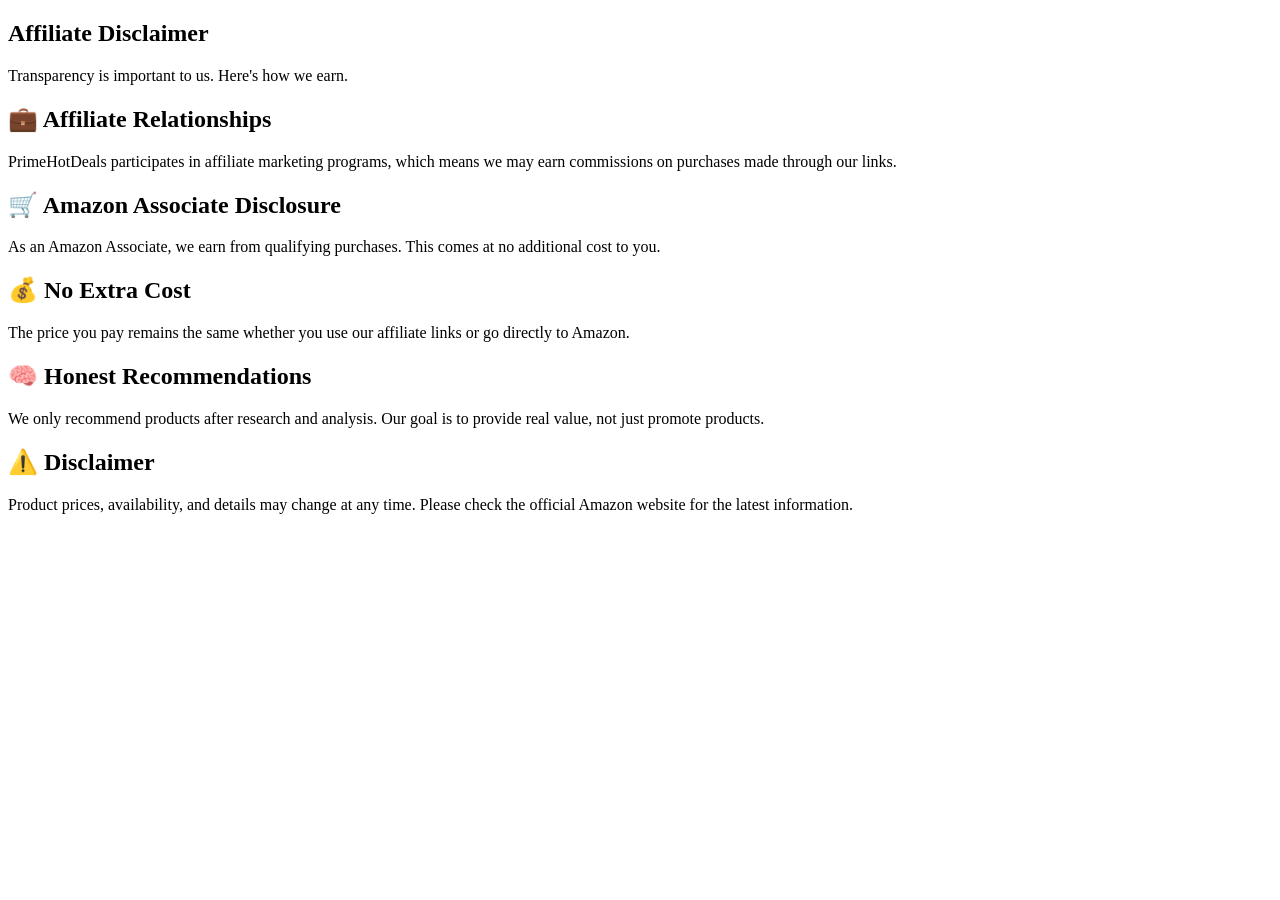
==== affiliate-disclaimer.html @ 5f075699 "Add files via upload" ====
<!DOCTYPE html>
<html lang="en">
<head>
<meta charset="UTF-8">
<meta name="viewport" content="width=device-width, initial-scale=1.0">

<title>Affiliate Disclaimer</title>

<link rel="stylesheet" href="CSS/style.css">
<link rel="stylesheet" href="CSS/legal.css">
</head>

<body>

<!-- 🔝 HERO -->
<section class="legal-hero">
  <div class="container">
    <h1>Affiliate Disclaimer</h1>
    <p>Transparency is important to us. Here's how we earn.</p>
  </div>
</section>

<!-- 📄 CONTENT -->
<section class="legal-content">
  <div class="container">

    <div class="legal-card">
      <h2>💼 Affiliate Relationships</h2>
      <p>
        PrimeHotDeals participates in affiliate marketing programs, which means we may earn commissions
        on purchases made through our links.
      </p>
    </div>

    <div class="legal-card highlight">
      <h2>🛒 Amazon Associate Disclosure</h2>
      <p>
        As an Amazon Associate, we earn from qualifying purchases. This comes at no additional cost to you.
      </p>
    </div>

    <div class="legal-card">
      <h2>💰 No Extra Cost</h2>
      <p>
        The price you pay remains the same whether you use our affiliate links or go directly to Amazon.
      </p>
    </div>

    <div class="legal-card">
      <h2>🧠 Honest Recommendations</h2>
      <p>
        We only recommend products after research and analysis. Our goal is to provide real value,
        not just promote products.
      </p>
    </div>

    <div class="legal-card">
      <h2>⚠️ Disclaimer</h2>
      <p>
        Product prices, availability, and details may change at any time. Please check the official
        Amazon website for the latest information.
      </p>
    </div>

  </div>
</section>

</body>
</html>
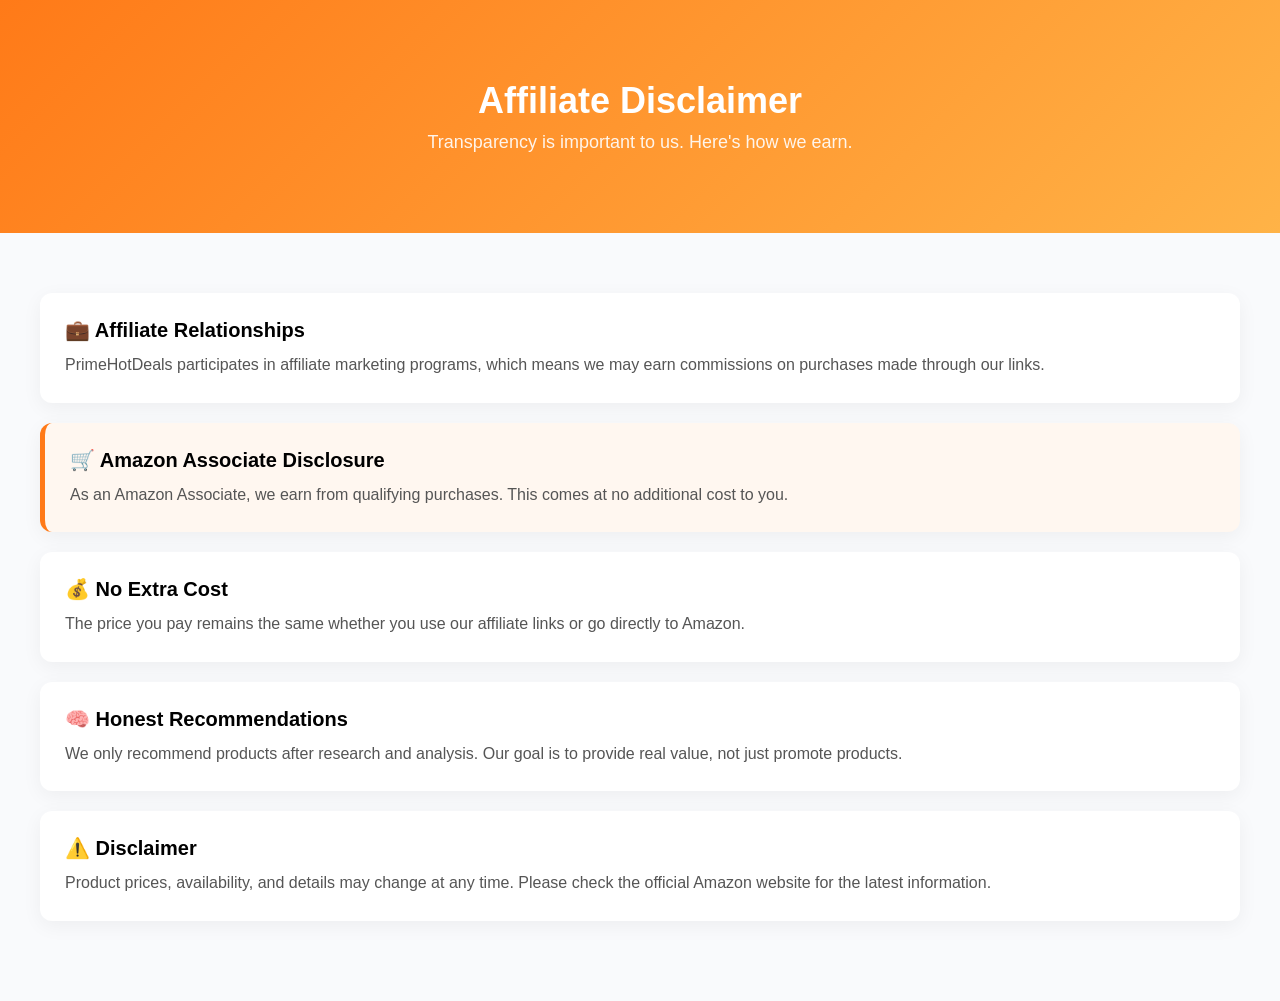
==== commit 67a0c5a6: "Fix Affiliate Disclaimer asset paths" ====
--- a/affiliate-disclaimer.html
+++ b/affiliate-disclaimer.html
@@ -1,69 +1,69 @@
-<!DOCTYPE html>
-<html lang="en">
-<head>
-<meta charset="UTF-8">
-<meta name="viewport" content="width=device-width, initial-scale=1.0">
-
-<title>Affiliate Disclaimer</title>
-
-<link rel="stylesheet" href="CSS/style.css">
-<link rel="stylesheet" href="CSS/legal.css">
-</head>
-
-<body>
-
-<!-- 🔝 HERO -->
-<section class="legal-hero">
-  <div class="container">
-    <h1>Affiliate Disclaimer</h1>
-    <p>Transparency is important to us. Here's how we earn.</p>
-  </div>
-</section>
-
-<!-- 📄 CONTENT -->
-<section class="legal-content">
-  <div class="container">
-
-    <div class="legal-card">
-      <h2>💼 Affiliate Relationships</h2>
-      <p>
-        PrimeHotDeals participates in affiliate marketing programs, which means we may earn commissions
-        on purchases made through our links.
-      </p>
-    </div>
-
-    <div class="legal-card highlight">
-      <h2>🛒 Amazon Associate Disclosure</h2>
-      <p>
-        As an Amazon Associate, we earn from qualifying purchases. This comes at no additional cost to you.
-      </p>
-    </div>
-
-    <div class="legal-card">
-      <h2>💰 No Extra Cost</h2>
-      <p>
-        The price you pay remains the same whether you use our affiliate links or go directly to Amazon.
-      </p>
-    </div>
-
-    <div class="legal-card">
-      <h2>🧠 Honest Recommendations</h2>
-      <p>
-        We only recommend products after research and analysis. Our goal is to provide real value,
-        not just promote products.
-      </p>
-    </div>
-
-    <div class="legal-card">
-      <h2>⚠️ Disclaimer</h2>
-      <p>
-        Product prices, availability, and details may change at any time. Please check the official
-        Amazon website for the latest information.
-      </p>
-    </div>
-
-  </div>
-</section>
-
-</body>
+<!DOCTYPE html>
+<html lang="en">
+<head>
+<meta charset="UTF-8">
+<meta name="viewport" content="width=device-width, initial-scale=1.0">
+
+<title>Affiliate Disclaimer</title>
+
+<link rel="stylesheet" href="assets/css/style.css">
+<link rel="stylesheet" href="assets/css/legal.css">
+</head>
+
+<body>
+
+<!-- 🔝 HERO -->
+<section class="legal-hero">
+  <div class="container">
+    <h1>Affiliate Disclaimer</h1>
+    <p>Transparency is important to us. Here's how we earn.</p>
+  </div>
+</section>
+
+<!-- 📄 CONTENT -->
+<section class="legal-content">
+  <div class="container">
+
+    <div class="legal-card">
+      <h2>💼 Affiliate Relationships</h2>
+      <p>
+        PrimeHotDeals participates in affiliate marketing programs, which means we may earn commissions
+        on purchases made through our links.
+      </p>
+    </div>
+
+    <div class="legal-card highlight">
+      <h2>🛒 Amazon Associate Disclosure</h2>
+      <p>
+        As an Amazon Associate, we earn from qualifying purchases. This comes at no additional cost to you.
+      </p>
+    </div>
+
+    <div class="legal-card">
+      <h2>💰 No Extra Cost</h2>
+      <p>
+        The price you pay remains the same whether you use our affiliate links or go directly to Amazon.
+      </p>
+    </div>
+
+    <div class="legal-card">
+      <h2>🧠 Honest Recommendations</h2>
+      <p>
+        We only recommend products after research and analysis. Our goal is to provide real value,
+        not just promote products.
+      </p>
+    </div>
+
+    <div class="legal-card">
+      <h2>⚠️ Disclaimer</h2>
+      <p>
+        Product prices, availability, and details may change at any time. Please check the official
+        Amazon website for the latest information.
+      </p>
+    </div>
+
+  </div>
+</section>
+
+</body>
 </html>
--- a/assets/css/style.css
+++ b/assets/css/style.css
@@ -0,0 +1,1299 @@
+* {
+    margin: 0;
+    padding: 0;
+    box-sizing: border-box;
+}
+
+body {
+    font-family: Arial, sans-serif;
+}
+
+/* Header */
+/* Default header */
+.header {
+    position: sticky;
+    top: 0;
+    width: 100%;
+    background: #fff;
+    transition: all 0.3s ease;
+    z-index: 1003;
+}
+
+/* When scrolled */
+.header.scrolled {
+    backdrop-filter: blur(10px);
+    background: rgba(255, 255, 255, 0.9);
+}
+
+/* When scrolling */
+.header.scrolled .container {
+    padding: 10px 20px;
+    /* smaller on scroll */
+    transition: 0.5s;
+}
+
+/* Smooth scaling */
+.logo {
+    transition: 0.3s;
+}
+
+.nav a {
+    transition: 0.3s;
+}
+
+.header.scrolled .logo {
+    transform: scale(0.9);
+}
+
+.header.scrolled .nav a {
+    transform: scale(0.95);
+}
+
+
+.header-container {
+    max-width: 1200px;
+    margin: auto;
+    padding: 20px 20px;
+    display: flex; 
+    align-items: center;
+    justify-content: space-between;
+}
+
+.logo {
+    font-size: 20px;
+    font-weight: 700;
+}
+
+/* Desktop nav */
+.nav {
+    display: flex;
+    gap: 28px;
+}
+
+.nav a {
+    position: relative;
+    text-decoration: none;
+    color: #111827;
+    font-size: 14px;
+    font-weight: 600;
+    padding: 5px 0;
+    transition: color 0.3s ease;
+    display: flex;
+    align-items: center;
+}
+
+/* Hover color */
+/* Apply hover effect ONLY to normal links */
+.nav a:not(.cta-btn) {
+    position: relative;
+    padding: 5px 0;
+    transition: color 0.3s ease;
+}
+
+.nav a:not(.cta-btn):hover {
+    color: #ff6a00;
+}
+
+/* Underline effect */
+.nav a:not(.cta-btn)::after {
+    content: "";
+    position: absolute;
+    left: 0;
+    bottom: -4px;
+    width: 0%;
+    height: 2px;
+    background: #ff6a00;
+    transition: width 0.3s ease;
+}
+
+.nav a:not(.cta-btn):hover::after {
+    width: 100%;
+}
+
+/* CTA FIX */
+.nav a.cta-btn {
+    background: #ff6a00;
+    color: #fff !important;
+    padding: 9px 18px;
+    border-radius: 8px;
+}
+
+/* Hamburger */
+.hamburger {
+    display: none;
+    font-size: 28px;
+    cursor: pointer;
+    color: #ff6a00;
+}
+.categories {
+  padding: 80px 20px;
+  background: #ffffff;
+}
+
+.categories-grid {
+  display: grid;
+  grid-template-columns: repeat(auto-fit, minmax(180px, 1fr));
+  gap: 20px;
+  margin-top: 40px;
+}
+
+.category-card {
+  display: block;
+  text-align: center;
+  background: #f9fafc;
+  border-radius: 15px;
+  overflow: hidden;
+  text-decoration: none;
+  color: #222;
+  transition: 0.3s;
+  box-shadow: 0 5px 20px rgba(0,0,0,0.05);
+}
+
+.category-card img {
+  width: 100%;
+  height: 140px;
+  object-fit: cover;
+}
+
+.category-card h3 {
+  padding: 15px;
+  font-size: 18px;
+}
+
+.category-card:hover {
+  transform: translateY(-8px);
+  box-shadow: 0 10px 25px rgba(0,0,0,0.1);
+}
+.category-card::after {
+  content: "Explore";
+  position: absolute;
+  inset: 0;
+  background: rgba(0,0,0,0.5);
+  color: #fff;
+  display: flex;
+  align-items: center;
+  justify-content: center;
+  opacity: 0;
+  transition: 0.3s;
+}
+
+.category-card:hover::after {
+  opacity: 1;
+}
+.top-rated {
+  padding: 80px 20px;
+  background: #f4f7fb;
+}
+
+.top-products {
+  display: grid;
+  grid-template-columns: repeat(auto-fit, minmax(250px, 1fr));
+  gap: 25px;
+  margin-top: 40px;
+}
+
+.product-card {
+  background: #fff;
+  padding: 20px;
+  border-radius: 15px;
+  text-align: center;
+  position: relative;
+  transition: 0.3s;
+  box-shadow: 0 5px 20px rgba(0,0,0,0.05);
+}
+
+.product-card:hover {
+  transform: translateY(-10px);
+}
+
+.product-card img {
+  width: 100%;
+  height: 180px;
+  object-fit: contain;
+  margin-bottom: 15px;
+}
+
+.product-card h3 {
+  font-size: 18px;
+  margin-bottom: 10px;
+}
+
+.badge {
+  position: absolute;
+  top: 15px;
+  right: 15px;
+  background: gold;
+  color: #000;
+  padding: 5px 10px;
+  font-size: 12px;
+  border-radius: 20px;
+  font-weight: bold;
+}
+
+.rating {
+  margin-bottom: 10px;
+  color: #f39c12;
+  font-size: 18px;
+}
+
+.price {
+  margin-bottom: 15px;
+}
+
+.price .new {
+  font-weight: bold;
+  font-size: 20px;
+}
+
+.price .old {
+  text-decoration: line-through;
+  color: #888;
+  margin-left: 8px;
+}
+
+.btn {
+  display: inline-block;
+  padding: 10px 18px;
+  background: #ff7a18;
+  color: #fff;
+  border-radius: 25px;
+  text-decoration: none;
+}
+
+.btn:hover {
+  background: #222;
+}
+.latest-reviews {
+  padding: 80px 20px;
+  background: #ffffff;
+}
+
+.blog-grid {
+  display: grid;
+  grid-template-columns: repeat(auto-fit, minmax(300px, 1fr));
+  gap: 25px;
+  margin-top: 40px;
+}
+
+.blog-card {
+  background: #f9fafc;
+  border-radius: 15px;
+  overflow: hidden;
+  transition: 0.3s;
+  box-shadow: 0 5px 20px rgba(0,0,0,0.05);
+}
+
+.blog-card:hover {
+  transform: translateY(-10px);
+}
+
+.blog-card img {
+  width: 100%;
+  height: 200px;
+  object-fit: cover;
+}
+
+.blog-content {
+  padding: 20px;
+}
+
+.blog-content h3 {
+  font-size: 20px;
+  margin-bottom: 10px;
+}
+
+.blog-content p {
+  color: #666;
+  margin-bottom: 15px;
+}
+
+.read-more {
+  text-decoration: none;
+  color: #ff7a18;
+  font-weight: bold;
+}
+
+.read-more:hover {
+  color: #222;
+}
+.comparison {
+  padding: 80px 20px;
+  background: #f9fafc;
+}
+
+.table-wrapper {
+  overflow-x: auto;
+  margin-top: 40px;
+}
+
+.comparison-table {
+  width: 100%;
+  border-collapse: collapse;
+  background: #fff;
+  border-radius: 10px;
+  overflow: hidden;
+}
+
+.comparison-table th,
+.comparison-table td {
+  padding: 15px;
+  text-align: center;
+  border-bottom: 1px solid #eee;
+}
+
+.comparison-table th {
+  background: #ff7a18;
+  color: #fff;
+}
+
+.comparison-table img {
+  width: 80px;
+  height: auto;
+}
+
+.comparison-table tr:hover {
+  background: #f5f5f5;
+}
+
+.btn {
+  padding: 8px 15px;
+  background: #ff7a18;
+  color: #fff;
+  border-radius: 20px;
+  text-decoration: none;
+}
+
+.btn:hover {
+  background: #222;
+}
+.trending {
+  padding: 80px 20px;
+  background: #fff;
+}
+
+.container {
+  max-width: 1200px;
+  margin: auto;
+}
+
+.slider-wrapper {
+  position: relative;
+  margin-top: 40px;
+}
+
+.slider {
+  display: flex;
+  gap: 20px;
+  overflow-x: auto;
+  scroll-behavior: smooth;
+  padding: 10px;
+}
+
+.slider::-webkit-scrollbar {
+  display: none;
+}
+
+.slide {
+  min-width: 250px;
+  background: #f9fafc;
+  border-radius: 15px;
+  text-align: center;
+  padding: 20px;
+  flex-shrink: 0;
+  transition: 0.3s;
+}
+
+.slide:hover {
+  transform: translateY(-8px);
+}
+
+.slide img {
+  width: 100%;
+  height: 150px;
+  object-fit: cover;
+  border-radius: 10px;
+}
+
+.slide h3 {
+  margin-top: 10px;
+  font-size: 18px;
+}
+
+.slide p {
+  color: #ff7a18;
+  font-weight: bold;
+}
+
+/* Buttons */
+.slide-btn {
+  position: absolute;
+  top: 50%;
+  transform: translateY(-50%);
+  background: #ff7a18;
+  color: #fff;
+  border: none;
+  padding: 12px 15px;
+  cursor: pointer;
+  border-radius: 50%;
+  z-index: 10;
+}
+
+.prev {
+  left: -10px;
+}
+
+.next {
+  right: -10px;
+}
+
+.slide-btn:hover {
+  background: #222;
+}
+.testimonials {
+  padding: 80px 20px;
+  background: #f9fafc;
+}
+
+.testimonial-wrapper {
+  overflow: hidden;
+  margin-top: 40px;
+}
+
+.testimonial-slider {
+  display: flex;
+  gap: 20px;
+  transition: 0.5s;
+}
+
+.testimonial-card {
+  min-width: 280px;
+  background: #fff;
+  padding: 25px;
+  border-radius: 15px;
+  text-align: center;
+  box-shadow: 0 5px 20px rgba(0,0,0,0.05);
+}
+
+.testimonial-card img {
+  width: 70px;
+  height: 70px;
+  border-radius: 50%;
+  margin-bottom: 10px;
+}
+
+.testimonial-card h3 {
+  margin-bottom: 5px;
+}
+
+.stars {
+  color: #f39c12;
+  margin-bottom: 10px;
+}
+
+.testimonial-card p {
+  color: #666;
+  font-size: 14px;
+}
+.newslettersec {
+  padding: 80px 20px;
+  background: linear-gradient(135deg, #ff7a18, #ffb347);
+  text-align: center;
+  color: #fff;
+}
+
+.newsletter-box {
+  max-width: 600px;
+  margin: auto;
+}
+
+.newslettersec h2 {
+  font-size: 32px;
+  margin-bottom: 10px;
+}
+
+.newslettersec p {
+  margin-bottom: 20px;
+}
+
+#newsletterForm {
+  display: flex;
+  gap: 10px;
+  justify-content: center;
+  flex-wrap: wrap;
+}
+
+#newsletterForm input {
+  padding: 12px;
+  border: none;
+  border-radius: 25px;
+  width: 250px;
+}
+
+#newsletterForm button {
+  padding: 12px 20px;
+  border: none;
+  border-radius: 25px;
+  background: #222;
+  color: #fff;
+  cursor: pointer;
+}
+
+#newsletterForm button:hover {
+  background: #000;
+}
+
+.newslettersec small {
+  display: block;
+  margin-top: 10px;
+  opacity: 0.8;
+}
+.why-us {
+  padding: 80px 20px;
+  background: #ffffff;
+  text-align: center;
+}
+
+.why-grid {
+  display: grid;
+  grid-template-columns: repeat(auto-fit, minmax(220px, 1fr));
+  gap: 25px;
+  margin-top: 40px;
+}
+
+.why-card {
+  background: #f9fafc;
+  padding: 30px 20px;
+  border-radius: 15px;
+  transition: 0.3s;
+  box-shadow: 0 5px 20px rgba(0,0,0,0.05);
+}
+
+.why-card:hover {
+  transform: translateY(-8px);
+}
+
+.icon {
+  font-size: 30px;
+  margin-bottom: 10px;
+}
+
+.why-card h3 {
+  margin-bottom: 10px;
+}
+
+.why-card p {
+  color: #666;
+  font-size: 14px;
+}
+.faq {
+  padding: 80px 20px;
+  background: #f9fafc;
+}
+
+.faq-wrapper {
+  max-width: 800px;
+  margin: auto;
+  margin-top: 40px;
+}
+
+.faq-item {
+  background: #fff;
+  margin-bottom: 15px;
+  border-radius: 10px;
+  overflow: hidden;
+  box-shadow: 0 5px 15px rgba(0,0,0,0.05);
+  cursor: pointer;
+}
+
+.faq-question {
+  padding: 15px 20px;
+  font-weight: bold;
+  position: relative;
+}
+
+.faq-question::after {
+  content: "+";
+  position: absolute;
+  right: 20px;
+  font-size: 20px;
+}
+
+.faq-item.active .faq-question::after {
+  content: "-";
+}
+
+.faq-answer {
+  padding: 0 20px;
+  max-height: 0;
+  overflow: hidden;
+  transition: 0.3s ease;
+  color: #666;
+}
+
+.faq-item.active .faq-answer {
+  padding: 15px 20px;
+  max-height: 200px;
+}
+/* Mobile */
+@media (max-width: 768px) {
+  .slide {
+    min-width: 200px;
+  }
+}
+@media (max-width: 768px) {
+
+    /* Overlay */
+    .overlay {
+        position: fixed;
+        top: 0;
+        left: 0;
+        width: 100%;
+        height: 100%;
+        background: rgba(0, 0, 0, 0.35);
+        backdrop-filter: blur(6px);
+        /* NEW: theme glow */
+        box-shadow: inset 0 0 120px rgba(255, 106, 0, 0.25);
+        opacity: 0;
+        visibility: hidden;
+        transition: all 0.3s ease;
+        z-index: 1000;
+    }
+
+    .overlay.active {
+        opacity: 1;
+        visibility: visible;
+    }
+
+    /* Mobile Menu */
+    .nav-menu {
+        position: fixed;
+        top: 0;
+        right: -260px;
+        /* IMPORTANT FIX */
+        width: 250px;
+        height: 100vh;
+        background: #fff;
+        padding: 60px 20px 20px;
+        display: flex;
+        flex-direction: column;
+        gap: 20px;
+        transition: 0.3s;
+        z-index: 1003;
+    }
+
+    #navMenu a:hover {
+        color: #ff6a00;
+    }
+
+    #navMenu {
+        box-shadow: rgba(0, 0, 0, 0.25) 0px 0.0625em 0.0625em, rgba(0, 0, 0, 0.25) 0px 0.125em 0.5em, rgba(255, 255, 255, 0.1) 0px 0px 0px 1px inset;
+    }
+
+    .nav-menu.active {
+        right: 0;
+    }
+
+    .close-btn {
+        position: absolute;
+        top: 15px;
+        right: 15px;
+        width: 38px;
+        height: 38px;
+        border-radius: 50%;
+        background: #f3f4f6;
+        color: #111;
+        display: flex;
+        justify-content: center;
+        align-items: center;
+        font-size: 18px;
+        cursor: pointer;
+        transition: all 0.3s ease;
+    }
+
+    /* Hover effect */
+    .close-btn:hover {
+        background: #ff6a00;
+        color: #fff;
+        transform: rotate(90deg) scale(1.1);
+        box-shadow: 0 0 12px rgba(255, 106, 0, 0.6);
+    }
+
+    /* Links */
+    .nav-menu a {
+        text-decoration: none;
+        font-weight: 600;
+        color: #333;
+    }
+}
+/* ============================= */
+/* Home Hero Section Styles */
+/* ============================= */
+/* RESET (optional but recommended) */
+* {
+  margin: 0;
+  padding: 0;
+  box-sizing: border-box;
+  font-family: Arial, sans-serif;
+}
+
+/* 🌅 HERO SECTION */
+.hero {
+  position: relative;
+  height: 600px;
+  background: linear-gradient(135deg, #ff6a00, #ffb347);
+  display: flex;
+  align-items: center;
+  justify-content: center;
+  overflow: hidden;
+}
+
+/* 🧊 GLASS CARD */
+.hero-glass {
+  backdrop-filter: blur(12px);
+  background: rgba(255, 255, 255, 0.15); /* ✅ LIGHT GLASS */
+  padding: 50px 40px;
+  border-radius: 20px;
+  text-align: center;
+  color: #ffffff;
+  box-shadow: 0 10px 40px rgba(0, 0, 0, 0.2);
+  max-width: 650px;
+  width: 90%;
+  border: 1px solid rgba(255,255,255,0.2); /* subtle border */
+}
+
+/* 📝 HEADING */
+.hero-glass h1 {
+  font-size: 3rem;
+  margin-bottom: 15px;
+  line-height: 1.2;
+  color: #ffffff; /* ✅ ensure visible */
+}
+
+/* 📄 SUBTITLE */
+.hero-subtitle {
+  font-size: 1.2rem;
+  margin-bottom: 30px;
+  color: #f1f1f1; /* softer white */
+  opacity: 0.9;
+}
+
+/* 🎯 BUTTON WRAPPER */
+.hero-buttons {
+  display: flex;
+  justify-content: center;
+  gap: 15px;
+  flex-wrap: wrap;
+}
+
+/* 🔘 BUTTON BASE */
+.btn {
+  padding: 14px 28px;
+  border-radius: 50px;
+  font-weight: 600;
+  text-decoration: none;
+  transition: all 0.3s ease;
+  display: inline-block;
+}
+
+/* 🔥 PRIMARY BUTTON */
+.btn.primary {
+  background: #ffffff;
+  color: #ff6a00;
+}
+
+.btn.primary:hover {
+  background: #0f172a;
+  color: #ffffff;
+  transform: translateY(-2px);
+  box-shadow: 0 6px 20px rgba(0,0,0,0.2);
+}
+
+/* ⚪ SECONDARY BUTTON */
+.btn.secondary {
+  border: 2px solid #ffffff;
+  color: #ffffff;
+}
+
+.btn.secondary:hover {
+  background: #ffffff;
+  color: #ff6a00;
+  transform: translateY(-2px);
+}
+
+/* ✨ TEXT ANIMATION */
+.fade-in {
+  opacity: 0;
+  transform: translateY(30px);
+  animation: fadeUp 1s forwards;
+}
+
+.delay {
+  animation-delay: 0.5s;
+}
+
+.delay-2 {
+  animation-delay: 1s;
+}
+
+@keyframes fadeUp {
+  to {
+    opacity: 1;
+    transform: translateY(0);
+  }
+}
+
+/* 🫧 BUBBLES */
+.bubbles span {
+  position: absolute;
+  bottom: -100px;
+  background: rgba(255, 255, 255, 0.393);
+  border-radius: 50%;
+  animation: rise 12s infinite ease-in;
+}
+
+/* RANDOM SIZES */
+.bubbles span:nth-child(1) {
+  left: 10%;
+  width: 20px;
+  height: 20px;
+}
+.bubbles span:nth-child(2) {
+  left: 30%;
+  width: 40px;
+  height: 40px;
+}
+.bubbles span:nth-child(3) {
+  left: 50%;
+  width: 25px;
+  height: 25px;
+}
+.bubbles span:nth-child(4) {
+  left: 70%;
+  width: 35px;
+  height: 35px;
+}
+.bubbles span:nth-child(5) {
+  left: 90%;
+  width: 15px;
+  height: 15px;
+}
+
+/* BUBBLE ANIMATION */
+@keyframes rise {
+  0% {
+    transform: translateY(0);
+    opacity: 0.6;
+  }
+  100% {
+    transform: translateY(-120vh);
+    opacity: 0;
+  }
+}
+
+
+
+
+/* ============================= */
+/* Footer Styles */
+/* ============================= */
+
+.footer {
+    background: #111827;
+    color: #d1d5db;
+    padding: 60px 20px 20px;
+}
+
+/* Container */
+.footer-container {
+    max-width: 1200px;
+    margin: auto;
+    display: grid;
+    grid-template-columns: repeat(4, 1fr);
+    gap: 40px;
+}
+
+/* Columns */
+.footer-col h3 {
+    color: #fff;
+    margin-bottom: 15px;
+    font-size: 16px;
+}
+
+.footer-logo {
+    color: #fff;
+    margin-bottom: 10px;
+}
+
+.footer-col p {
+    font-size: 14px;
+    line-height: 1.6;
+}
+
+/* Links */
+/* Footer links with spacing */
+.footer-col a {
+    display: block;
+    color: #9ca3af;
+    text-decoration: none;
+    margin-bottom: 12px;
+    /* increased gap */
+    font-size: 14px;
+    position: relative;
+    padding-bottom: 3px;
+    /* space for underline */
+    transition: color 0.3s ease;
+}
+
+/* Animated underline */
+.footer-col a::after {
+    content: "";
+    position: absolute;
+    left: 0;
+    bottom: 0;
+    width: 0%;
+    height: 2px;
+    background: #ff6a00;
+    /* matches your theme */
+    transition: 0.3s ease;
+}
+
+.footer-col a:hover {
+    color: #ff6a00;
+}
+
+.footer-col a:hover::after {
+    width: 40%;
+}
+
+.footer-col a:hover {
+    transform: translateX(5px);
+    transition: 0.5s ease;
+}
+
+
+/* Newsletter */
+.newsletter {
+    display: flex;
+    margin-top: 10px;
+}
+
+.newsletter input {
+    flex: 1;
+    padding: 10px;
+    border: none;
+    outline: none;
+    border-radius: 6px 0 0 6px;
+}
+
+.newsletter button {
+    background: #ff6a00;
+    border: none;
+    color: #fff;
+    padding: 10px 14px;
+    cursor: pointer;
+    border-radius: 0 6px 6px 0;
+    transition: 0.3s;
+}
+
+.newsletter button:hover {
+    background: #e85d00;
+}
+
+/* Bottom */
+.footer-bottom {
+    text-align: center;
+    border-top: 1px solid #374151;
+    margin-top: 40px;
+    padding-top: 15px;
+    font-size: 13px;
+    color: #9ca3af;
+}
+
+.affiliate-disclaimer {
+    text-align: center;
+    font-size: 12px;
+    color: #9ca3af;
+    margin-top: 10px;
+}
+/* ============================= */
+/* Feature: Responsive Design */
+.deal-of-day {
+  background: linear-gradient(135deg, #ff7a18, #ffb347);
+  padding: 80px 0px;
+  color: #fff;
+}
+.deal-content {
+	width: 60%;
+}
+.deal-image {
+	width: 40%;
+}
+.container {
+  max-width: 1200px;
+  margin: auto;
+}
+
+.deal-wrapper {
+  display: flex;
+  align-items: center;
+  justify-content: space-between;
+  gap: 40px;
+  flex-wrap: wrap;
+}
+
+.deal-content {
+  flex: 1;
+}
+
+.badge {
+  background: #fff;
+  color: #ff7a18;
+  padding: 6px 12px;
+  border-radius: 20px;
+  font-weight: bold;
+  display: inline-block;
+  margin-bottom: 15px;
+}
+
+.deal-content h2 {
+  font-size: 32px;
+  margin-bottom: 10px;
+}
+
+.deal-content p {
+  margin-bottom: 20px;
+  opacity: 0.9;
+}
+
+.price {
+  margin-bottom: 20px;
+}
+
+.new-price {
+  font-size: 28px;
+  font-weight: bold;
+}
+
+.old-price {
+  text-decoration: line-through;
+  margin-left: 10px;
+  opacity: 0.7;
+}
+
+.discount {
+  margin-left: 10px;
+  background: #fff;
+  color: #ff7a18;
+  padding: 3px 8px;
+  border-radius: 5px;
+  font-size: 14px;
+}
+
+.countdown {
+	display: flex;
+	gap: 15px;
+	margin-bottom: 25px;
+}
+
+.countdown div {
+  background: rgba(255,255,255,0.2);
+  padding: 10px;
+  border-radius: 8px;
+  text-align: center;
+  min-width: 60px;
+}
+
+.countdown span {
+  font-size: 20px;
+  font-weight: bold;
+  display: block;
+}
+
+.countdown small {
+  font-size: 12px;
+}
+
+.btn-primary {
+  background: #fff;
+  color: #ff7a18;
+  padding: 12px 20px;
+  border-radius: 30px;
+  text-decoration: none;
+  font-weight: bold;
+  transition: 0.3s;
+}
+
+.btn-primary:hover {
+  background: #222;
+  color: #fff;
+}
+
+.deal-image img {
+  max-width: 100%;
+  border-radius: 15px;
+}
+.best-sellers {
+  padding: 80px 20px;
+  background: #f9fafc;
+}
+
+.section-title {
+  text-align: center;
+  font-size: 32px;
+  margin-bottom: 10px;
+}
+
+.section-subtitle {
+  text-align: center;
+  color: #777;
+  margin-bottom: 40px;
+}
+
+.products-grid {
+  display: grid;
+  grid-template-columns: repeat(auto-fit, minmax(250px, 1fr));
+  gap: 25px;
+}
+
+.product-card {
+  background: #fff;
+  padding: 20px;
+  border-radius: 15px;
+  text-align: center;
+  position: relative;
+  transition: 0.3s;
+  box-shadow: 0 5px 20px rgba(0,0,0,0.05);
+}
+
+.product-card:hover {
+  transform: translateY(-8px);
+}
+
+.product-card img {
+  max-width: 100%;
+  height: 180px;
+  object-fit: contain;
+  margin-bottom: 15px;
+}
+
+.product-card h3 {
+  font-size: 18px;
+  margin-bottom: 10px;
+}
+
+.tag {
+  position: absolute;
+  top: 15px;
+  left: 15px;
+  background: #ff7a18;
+  color: #fff;
+  padding: 5px 10px;
+  border-radius: 20px;
+  font-size: 12px;
+}
+
+.rating {
+  color: #f39c12;
+  margin-bottom: 10px;
+}
+
+.price {
+  margin-bottom: 15px;
+}
+
+.price .new {
+  font-size: 20px;
+  font-weight: bold;
+}
+
+.price .old {
+  text-decoration: line-through;
+  color: #888;
+  margin-left: 8px;
+}
+
+.btn {
+  display: inline-block;
+  padding: 10px 18px;
+  background: #ff7a18;
+  color: #fff;
+  border-radius: 25px;
+  text-decoration: none;
+  transition: 0.3s;
+}
+
+.btn:hover {
+  background: #222;
+}
+
+/* Responsive */
+@media (max-width: 768px) {
+  .section-title {
+    font-size: 26px;
+  }
+}
+/* Responsive */
+@media (max-width: 768px) {
+  .deal-wrapper {
+    flex-direction: column;
+    text-align: center;
+  }
+  .deal-image img {
+  max-width: 100%;
+
+}
+.countdown {
+	justify-content: center;
+	flex-wrap: wrap;
+}
+.btn-primary {
+	font-size: 13px;
+}
+.deal-image, .deal-content {
+	width: 100%;
+}
+
+}
+/* Responsive */
+@media (max-width: 992px) {
+    .footer-container {
+        grid-template-columns: repeat(2, 1fr);
+    }
+}
+
+@media (min-width: 768px) {
+    #navMenu {
+        display: none;
+    }
+}
+
+@media (max-width: 600px) {
+    .footer-container {
+        grid-template-columns: 1fr;
+    }
+
+    .newsletter {
+        flex-direction: column;
+    }
+
+    .newsletter input,
+    .newsletter button {
+        width: 100%;
+        border-radius: 6px;
+    }
+
+    .newsletter button {
+        margin-top: 10px;
+    }
+}
+
+/* Responsive */
+@media (max-width: 768px) {
+    .nav {
+        display: none;
+    }
+
+    .hamburger {
+        display: block;
+    }
+}
--- a/assets/css/legal.css
+++ b/assets/css/legal.css
@@ -0,0 +1,53 @@
+/* ================= LEGAL HERO ================= */
+.legal-hero {
+  background: linear-gradient(135deg, #ff7a18, #ffb347);
+  color: #fff;
+  text-align: center;
+  padding: 80px 20px;
+}
+
+.legal-hero h1 {
+  font-size: 36px;
+  margin-bottom: 10px;
+}
+
+.legal-hero p {
+  font-size: 18px;
+  opacity: 0.9;
+}
+
+/* ================= CONTENT ================= */
+.legal-content {
+  padding: 60px 20px;
+  background: #f9fafc;
+}
+
+/* ================= CARD STYLE ================= */
+.legal-card {
+  background: #fff;
+  padding: 25px;
+  margin-bottom: 20px;
+  border-radius: 12px;
+  box-shadow: 0 5px 20px rgba(0,0,0,0.05);
+  transition: 0.3s;
+}
+
+.legal-card:hover {
+  transform: translateY(-5px);
+}
+
+/* Highlight important section */
+.legal-card.highlight {
+  border-left: 5px solid #ff7a18;
+  background: #fff7f0;
+}
+
+.legal-card h2 {
+  margin-bottom: 10px;
+  font-size: 20px;
+}
+
+.legal-card p {
+  color: #555;
+  line-height: 1.6;
+}
